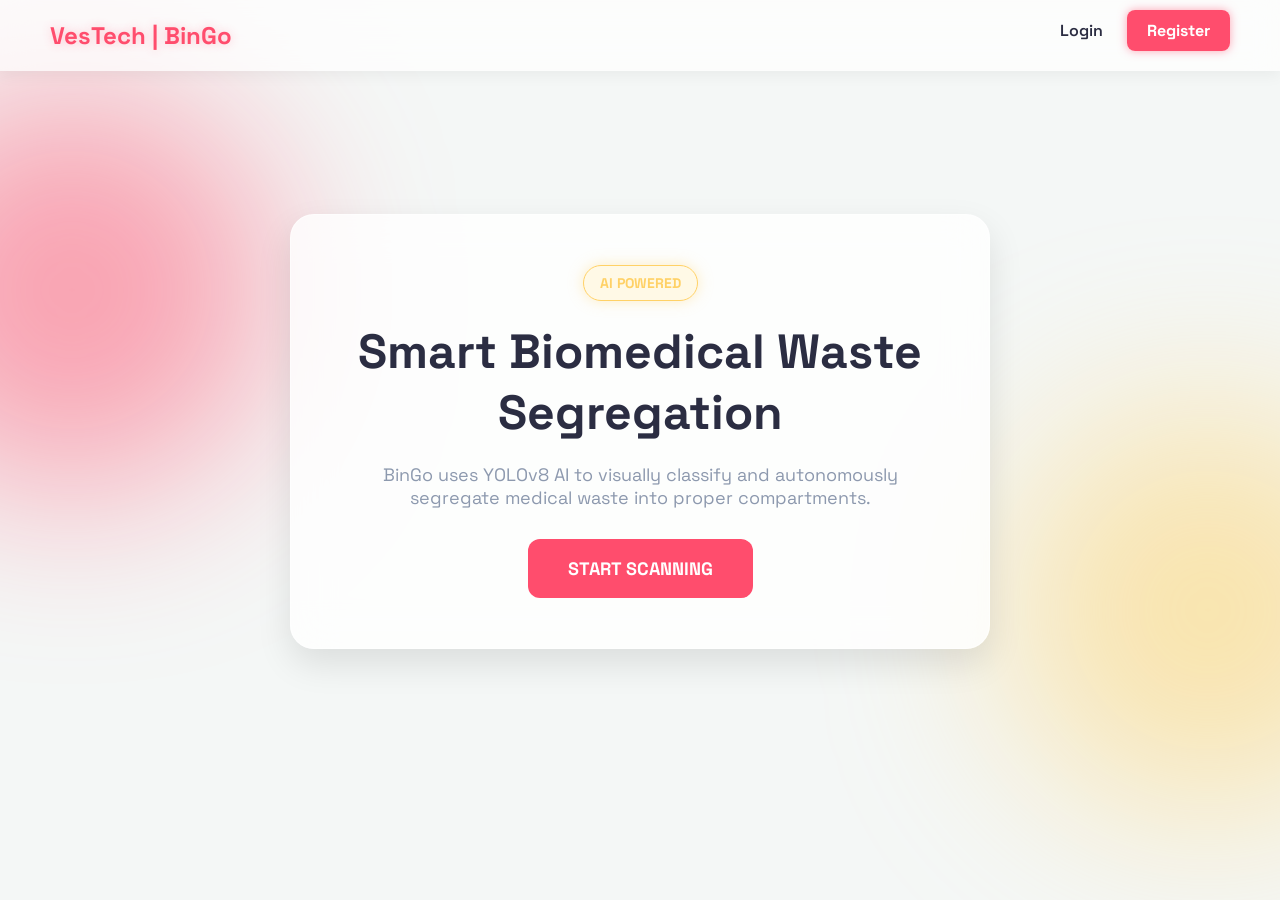
==== VesTech/index.html @ 3e2de987 "Add files via upload" ====
<!DOCTYPE html>
<html lang="en">
<head>
    <meta charset="UTF-8">
    <meta name="viewport" content="width=device-width, initial-scale=1.0">
    <title>BinGo | Autonomous Waste Management</title>
    <link rel="stylesheet" href="index.css">
</head>
<body>
    <nav class="navbar">
        <div class="logo">VesTech | BinGo</div>
        <div class="nav-links">
            <a href="login.html" class="nav-link">Login</a>
            <a href="register.html" class="btn-primary-small">Register</a>
        </div>
    </nav>
    <main class="hero-section">
        <div class="glass-card">
            <div class="neon-badge">AI POWERED</div>
            <h1>Smart Biomedical Waste Segregation</h1>
            <p>BinGo uses YOLOv8 AI to visually classify and autonomously segregate medical waste into proper compartments.</p>
            <div class="action-buttons">
                <button id="getStartedBtn" class="btn-primary">START SCANNING</button>
            </div>
        </div>
    </main>
    <script src="index.js"></script>
</body>
</html>
---- VesTech/index.css ----
@import url('https://fonts.googleapis.com/css2?family=Space+Grotesk:wght@400;600;700&display=swap');
* { box-sizing: border-box; font-family: 'Space Grotesk', sans-serif; margin: 0; padding: 0; }

body { background-color: #f4f7f6; min-height: 100vh; overflow-x: hidden; }

/* Floating Blobs */
body::before, body::after {
    content: ''; position: absolute; width: 400px; height: 400px; border-radius: 50%;
    filter: blur(90px); z-index: -1; animation: floatBlob 7s infinite alternate ease-in-out;
}
body::before { background: rgba(255, 77, 109, 0.5); top: 10%; left: -10%; }
body::after { background: rgba(255, 209, 102, 0.5); bottom: 10%; right: -10%; animation-delay: -3s; }
@keyframes floatBlob { 0% { transform: translateY(0) scale(1); } 100% { transform: translateY(50px) scale(1.2); } }

/* Navbar */
.navbar { display: flex; justify-content: space-between; padding: 20px 50px; background: rgba(255,255,255,0.7); backdrop-filter: blur(15px); box-shadow: 0 4px 15px rgba(0,0,0,0.05); }
.logo { font-size: 24px; font-weight: 700; color: #FF4D6D; text-shadow: 0 0 10px rgba(255,77,109,0.3); }
.nav-link { text-decoration: none; color: #2B2D42; font-weight: 600; margin-right: 20px; }
.btn-primary-small { background: #FF4D6D; color: white; padding: 10px 20px; border-radius: 8px; text-decoration: none; font-weight: bold; box-shadow: 0 0 10px rgba(255,77,109,0.5); }

/* Hero Section */
.hero-section { display: flex; justify-content: center; align-items: center; height: 80vh; text-align: center; padding: 20px; }
.glass-card { background: rgba(255, 255, 255, 0.8); backdrop-filter: blur(20px); border: 1px solid rgba(255,255,255,0.5); padding: 50px; border-radius: 24px; max-width: 700px; box-shadow: 0 15px 35px rgba(0,0,0,0.1); }
.neon-badge { display: inline-block; background: #FFF9E6; color: #FFD166; padding: 8px 16px; border-radius: 20px; font-weight: bold; font-size: 14px; margin-bottom: 20px; border: 1px solid #FFD166; box-shadow: 0 0 15px rgba(255,209,102,0.4); }
.glass-card h1 { font-size: 48px; color: #2B2D42; margin-bottom: 20px; }
.glass-card p { font-size: 18px; color: #8D99AE; margin-bottom: 30px; }

/* Neon Pulse Button */
.btn-primary { padding: 18px 40px; background: #FF4D6D; color: white; border: none; border-radius: 12px; font-size: 18px; font-weight: bold; cursor: pointer; animation: neonPulse 1.5s infinite alternate; transition: transform 0.2s; }
.btn-primary:active { transform: scale(0.95); }
@keyframes neonPulse { 0% { box-shadow: 0 0 10px rgba(255, 77, 109, 0.5); } 100% { box-shadow: 0 0 25px rgba(255, 77, 109, 1), 0 0 50px rgba(255, 77, 109, 0.6); } }
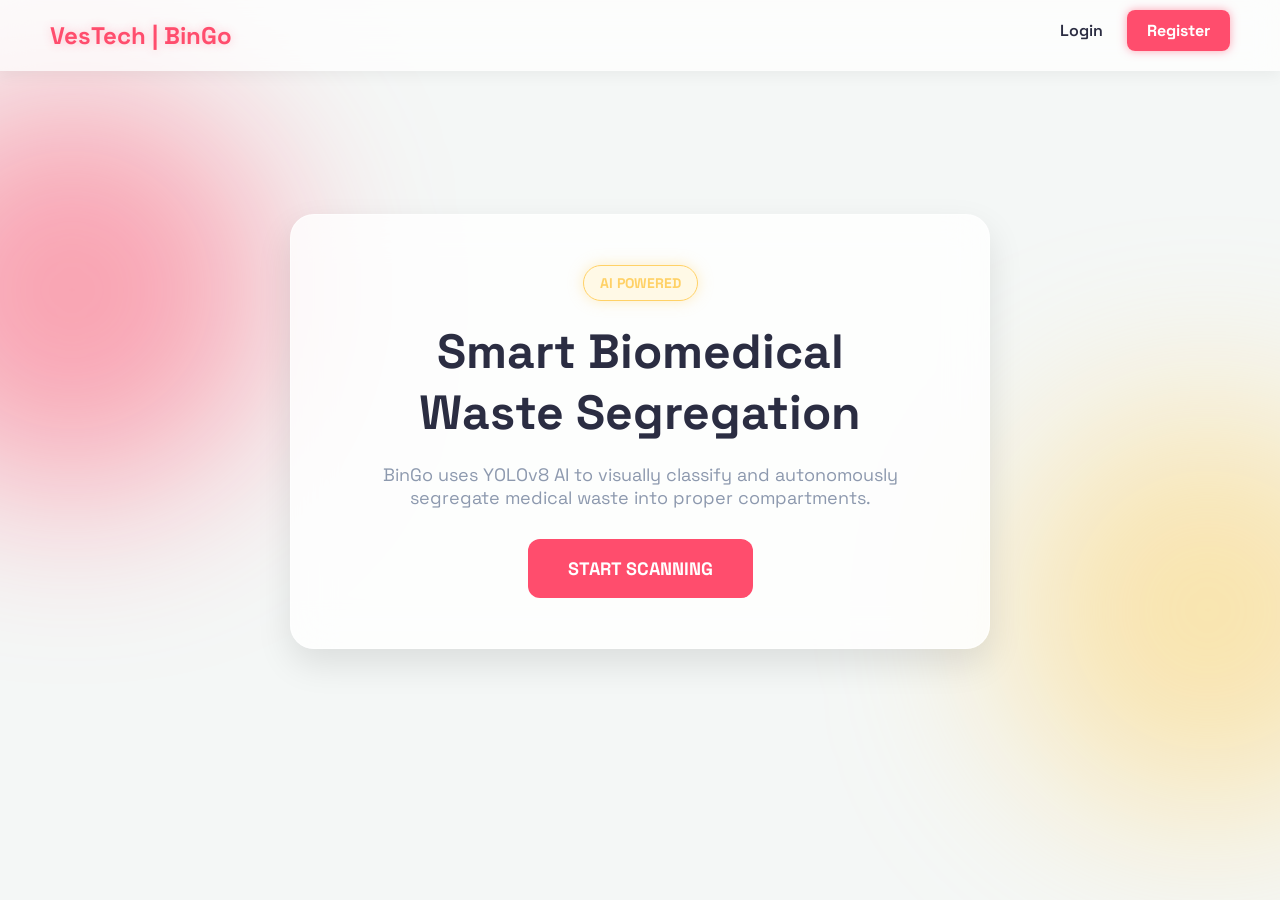
==== commit 95836a49: "Update index.html" ====
--- a/VesTech/index.html
+++ b/VesTech/index.html
@@ -14,16 +14,19 @@
             <a href="register.html" class="btn-primary-small">Register</a>
         </div>
     </nav>
+    
     <main class="hero-section">
         <div class="glass-card">
             <div class="neon-badge">AI POWERED</div>
-            <h1>Smart Biomedical Waste Segregation</h1>
+            <h1>Smart Biomedical<br>Waste Segregation</h1>
             <p>BinGo uses YOLOv8 AI to visually classify and autonomously segregate medical waste into proper compartments.</p>
+            
             <div class="action-buttons">
                 <button id="getStartedBtn" class="btn-primary">START SCANNING</button>
             </div>
         </div>
     </main>
+
     <script src="index.js"></script>
 </body>
-</html>+</html>
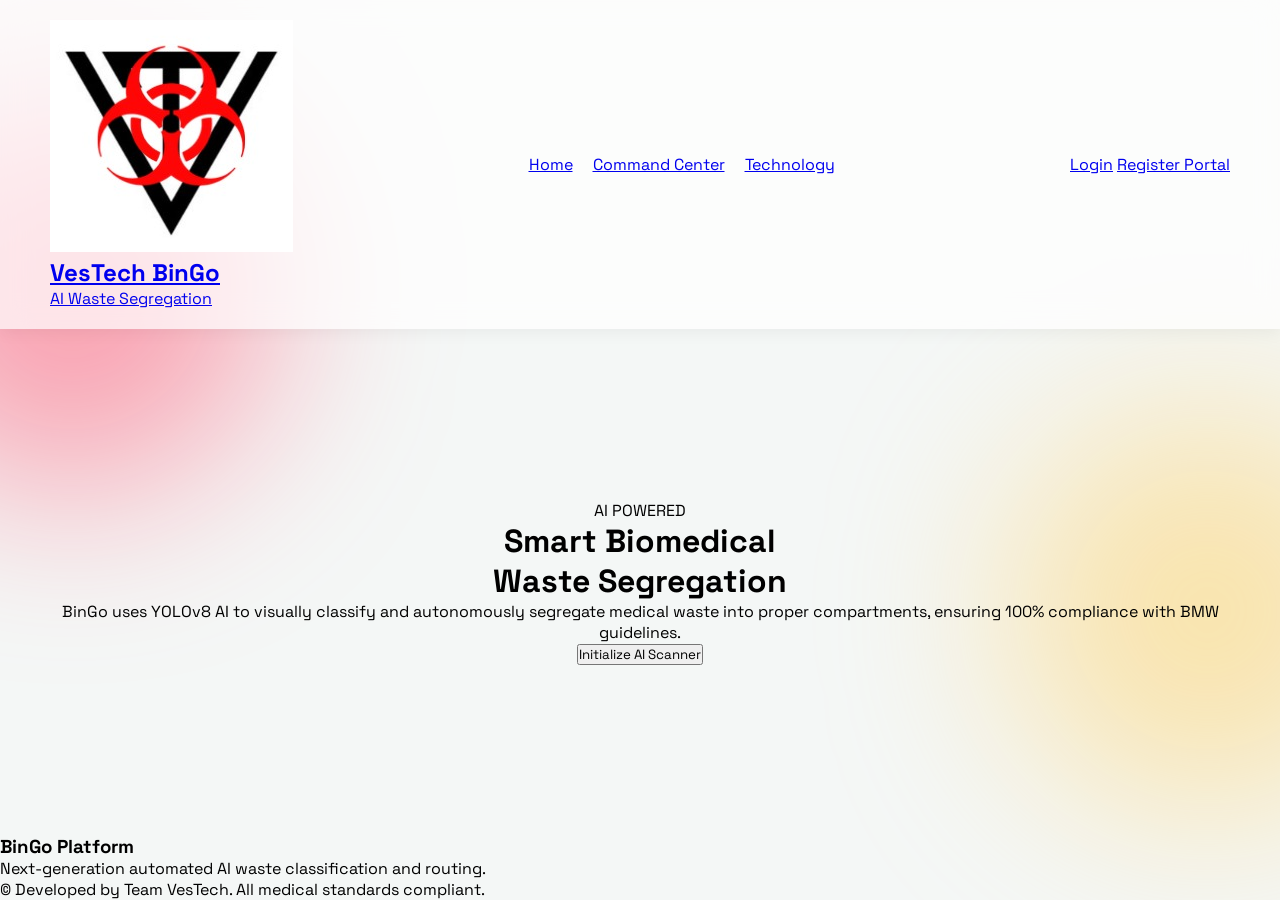
==== commit f06da8bb: "Update index.html" ====
--- a/VesTech/index.html
+++ b/VesTech/index.html
@@ -7,26 +7,48 @@
     <link rel="stylesheet" href="index.css">
 </head>
 <body>
+    
+    <!-- TOP NAVBAR -->
     <nav class="navbar">
-        <div class="logo">VesTech | BinGo</div>
+        <a href="index.html" class="brand-section">
+            <img src="Vestech_logo.jpeg" alt="VesTech Logo" class="brand-logo">
+            <div class="brand-text">
+                <h2>VesTech <span>BinGo</span></h2>
+                <p>AI Waste Segregation</p>
+            </div>
+        </a>
         <div class="nav-links">
-            <a href="login.html" class="nav-link">Login</a>
-            <a href="register.html" class="btn-primary-small">Register</a>
+            <a href="index.html" class="active">Home</a>
+            <a href="dashboard.html">Command Center</a>
+            <a href="#">Technology</a>
+        </div>
+        <div class="auth-group">
+            <a href="login.html" class="text-link">Login</a>
+            <a href="register.html" class="btn-teal">Register Portal</a>
         </div>
     </nav>
-    
+
+    <!-- CLINICAL HERO SECTION -->
     <main class="hero-section">
-        <div class="glass-card">
-            <div class="neon-badge">AI POWERED</div>
+        <div class="clinical-card">
+            <div class="teal-badge">AI POWERED</div>
             <h1>Smart Biomedical<br>Waste Segregation</h1>
-            <p>BinGo uses YOLOv8 AI to visually classify and autonomously segregate medical waste into proper compartments.</p>
+            <p>BinGo uses YOLOv8 AI to visually classify and autonomously segregate medical waste into proper compartments, ensuring 100% compliance with BMW guidelines.</p>
             
             <div class="action-buttons">
-                <button id="getStartedBtn" class="btn-primary">START SCANNING</button>
+                <!-- Connects to index.js to redirect to camera.html -->
+                <button id="getStartedBtn" class="btn-teal-large">Initialize AI Scanner</button>
             </div>
         </div>
     </main>
 
+    <!-- FOOTER -->
+    <footer>
+        <h3>BinGo <span>Platform</span></h3>
+        <p>Next-generation automated AI waste classification and routing.</p>
+        <p class="copyright">© Developed by Team VesTech. All medical standards compliant.</p>
+    </footer>
+
     <script src="index.js"></script>
 </body>
 </html>
--- a/VesTech/index.css
+++ b/VesTech/index.css
@@ -1,8 +1,7 @@
 @import url('https://fonts.googleapis.com/css2?family=Space+Grotesk:wght@400;600;700&display=swap');
 * { box-sizing: border-box; font-family: 'Space Grotesk', sans-serif; margin: 0; padding: 0; }
 
-body { background-color: #f4f7f6; min-height: 100vh; overflow-x: hidden; }
-
+body { background-color: #f4f7f6; min-height: 100vh; overflow-x: hidden; display: flex; flex-direction: column; }
 /* Floating Blobs */
 body::before, body::after {
     content: ''; position: absolute; width: 400px; height: 400px; border-radius: 50%;
@@ -13,19 +12,47 @@
 @keyframes floatBlob { 0% { transform: translateY(0) scale(1); } 100% { transform: translateY(50px) scale(1.2); } }
 
 /* Navbar */
-.navbar { display: flex; justify-content: space-between; padding: 20px 50px; background: rgba(255,255,255,0.7); backdrop-filter: blur(15px); box-shadow: 0 4px 15px rgba(0,0,0,0.05); }
+.navbar { display: flex; justify-content: space-between; align-items: center; padding: 20px 50px; background: rgba(255,255,255,0.7); backdrop-filter: blur(15px); box-shadow: 0 4px 15px rgba(0,0,0,0.05); }
 .logo { font-size: 24px; font-weight: 700; color: #FF4D6D; text-shadow: 0 0 10px rgba(255,77,109,0.3); }
-.nav-link { text-decoration: none; color: #2B2D42; font-weight: 600; margin-right: 20px; }
-.btn-primary-small { background: #FF4D6D; color: white; padding: 10px 20px; border-radius: 8px; text-decoration: none; font-weight: bold; box-shadow: 0 0 10px rgba(255,77,109,0.5); }
+.nav-links { display: flex; align-items: center; gap: 20px; }
+.nav-link { text-decoration: none; color: #2B2D42; font-weight: 600; transition: 0.3s; }
+.nav-link:hover { color: #FF4D6D; }
+.btn-primary-small { background: #FF4D6D; color: white; padding: 10px 20px; border-radius: 8px; text-decoration: none; font-weight: bold; box-shadow: 0 0 10px rgba(255,77,109,0.5); transition: 0.3s; }
+.btn-primary-small:hover { transform: translateY(-2px); box-shadow: 0 4px 15px rgba(255,77,109,0.7); }
 
 /* Hero Section */
-.hero-section { display: flex; justify-content: center; align-items: center; height: 80vh; text-align: center; padding: 20px; }
+.hero-section { display: flex; justify-content: center; align-items: center; flex: 1; text-align: center; padding: 20px; }
 .glass-card { background: rgba(255, 255, 255, 0.8); backdrop-filter: blur(20px); border: 1px solid rgba(255,255,255,0.5); padding: 50px; border-radius: 24px; max-width: 700px; box-shadow: 0 15px 35px rgba(0,0,0,0.1); }
 .neon-badge { display: inline-block; background: #FFF9E6; color: #FFD166; padding: 8px 16px; border-radius: 20px; font-weight: bold; font-size: 14px; margin-bottom: 20px; border: 1px solid #FFD166; box-shadow: 0 0 15px rgba(255,209,102,0.4); }
-.glass-card h1 { font-size: 48px; color: #2B2D42; margin-bottom: 20px; }
-.glass-card p { font-size: 18px; color: #8D99AE; margin-bottom: 30px; }
+.glass-card h1 { font-size: 48px; color: #2B2D42; margin-bottom: 20px; line-height: 1.2; }
+.glass-card p { font-size: 18px; color: #8D99AE; margin-bottom: 30px; line-height: 1.6; }
 
+/* Start Scanning Button*/
+.btn-primary { background: #FF4D6D; color: white; border: none; padding: 15px 40px; font-size: 18px; font-weight: bold; border-radius: 12px; cursor: pointer; box-shadow: 0 0 15px rgba(255, 77, 109, 0.5); transition: 0.3s; width: 100%; max-width: 300px; }
+.btn-primary:hover { transform: translateY(-3px); box-shadow: 0 8px 25px rgba(255, 77, 109, 0.6); }
+
+@media (max-width: 600px) {
+    .navbar {
+        flex-direction: column;
+        gap: 15px;
+        padding: 20px 10px;
+    }
+
+    .nav-links {
+        width: 100%;
+        justify-content: center;
+        gap: 20px;
+    }
+
+    .glass-card {
+        padding: 30px 20px;
+    }
+
+    .glass-card h1 {
+        font-size: 32px;
+    }
+}
 /* Neon Pulse Button */
 .btn-primary { padding: 18px 40px; background: #FF4D6D; color: white; border: none; border-radius: 12px; font-size: 18px; font-weight: bold; cursor: pointer; animation: neonPulse 1.5s infinite alternate; transition: transform 0.2s; }
 .btn-primary:active { transform: scale(0.95); }
-@keyframes neonPulse { 0% { box-shadow: 0 0 10px rgba(255, 77, 109, 0.5); } 100% { box-shadow: 0 0 25px rgba(255, 77, 109, 1), 0 0 50px rgba(255, 77, 109, 0.6); } }+@keyframes neonPulse { 0% { box-shadow: 0 0 10px rgba(255, 77, 109, 0.5); } 100% { box-shadow: 0 0 25px rgba(255, 77, 109, 1), 0 0 50px rgba(255, 77, 109, 0.6); } }
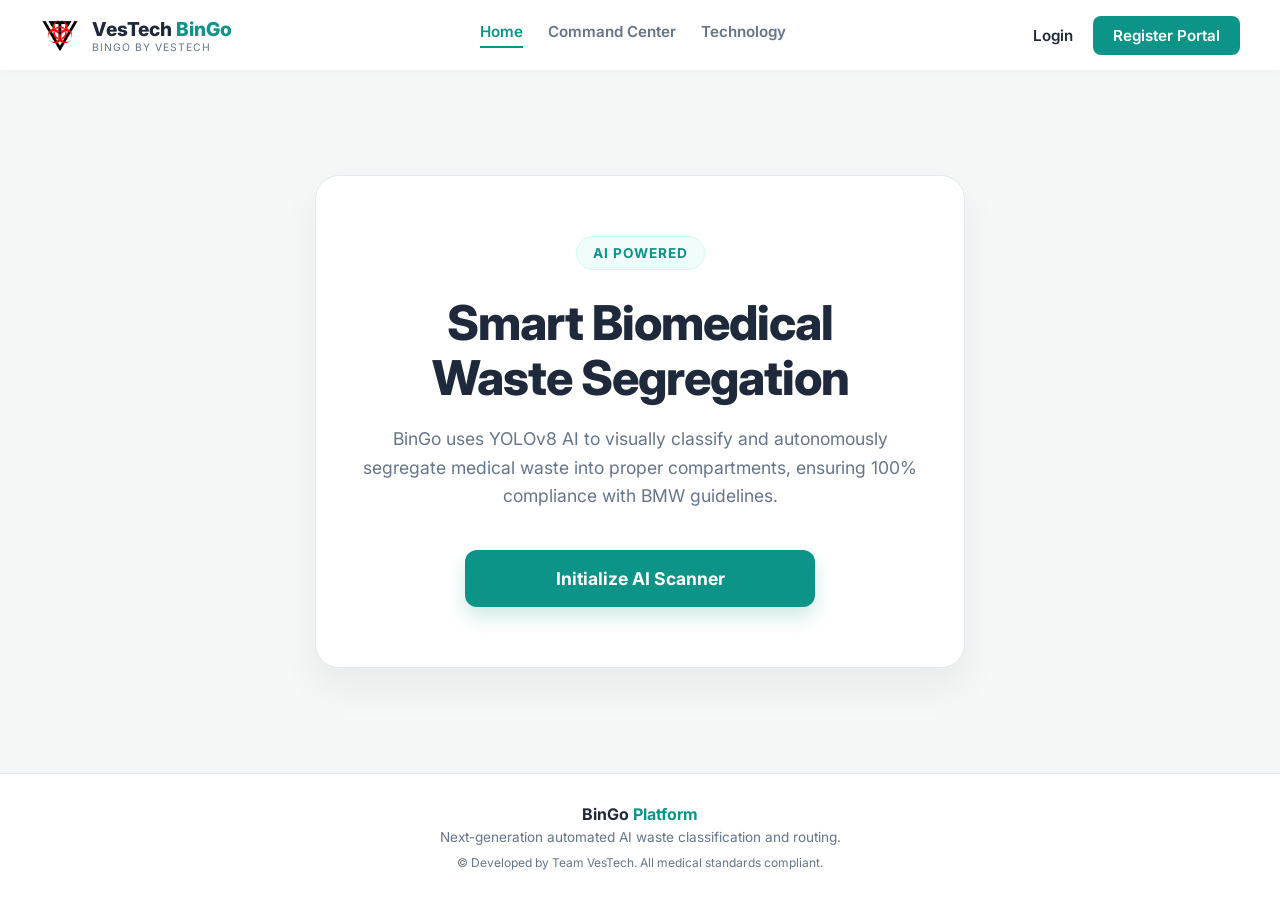
==== commit db37e46f: "Update index.html" ====
--- a/VesTech/index.html
+++ b/VesTech/index.html
@@ -14,7 +14,7 @@
             <img src="Vestech_logo.jpeg" alt="VesTech Logo" class="brand-logo">
             <div class="brand-text">
                 <h2>VesTech <span>BinGo</span></h2>
-                <p>AI Waste Segregation</p>
+                <p>BinGo by VesTech</p>
             </div>
         </a>
         <div class="nav-links">
--- a/VesTech/index.css
+++ b/VesTech/index.css
@@ -1,58 +1,64 @@
-@import url('https://fonts.googleapis.com/css2?family=Space+Grotesk:wght@400;600;700&display=swap');
-* { box-sizing: border-box; font-family: 'Space Grotesk', sans-serif; margin: 0; padding: 0; }
+@import url('https://fonts.googleapis.com/css2?family=Inter:wght@400;500;600;700;800&display=swap');
 
-body { background-color: #f4f7f6; min-height: 100vh; overflow-x: hidden; display: flex; flex-direction: column; }
-/* Floating Blobs */
-body::before, body::after {
-    content: ''; position: absolute; width: 400px; height: 400px; border-radius: 50%;
-    filter: blur(90px); z-index: -1; animation: floatBlob 7s infinite alternate ease-in-out;
+* { box-sizing: border-box; font-family: 'Inter', sans-serif; margin: 0; padding: 0; }
+
+body { 
+    background-color: #f4f7f6; 
+    min-height: 100vh; 
+    display: flex; 
+    flex-direction: column; 
+    color: #1e293b;
+    background-image: radial-gradient(#0d9488 0.5px, transparent 0.5px), radial-gradient(#0d9488 0.5px, #f4f7f6 0.5px);
+    background-size: 40px 40px;
+    background-position: 0 0, 20px 20px;
+    background-attachment: fixed;
+    background-color: rgba(244, 247, 246, 0.95); /* Softens the dot grid */
 }
-body::before { background: rgba(255, 77, 109, 0.5); top: 10%; left: -10%; }
-body::after { background: rgba(255, 209, 102, 0.5); bottom: 10%; right: -10%; animation-delay: -3s; }
-@keyframes floatBlob { 0% { transform: translateY(0) scale(1); } 100% { transform: translateY(50px) scale(1.2); } }
 
-/* Navbar */
-.navbar { display: flex; justify-content: space-between; align-items: center; padding: 20px 50px; background: rgba(255,255,255,0.7); backdrop-filter: blur(15px); box-shadow: 0 4px 15px rgba(0,0,0,0.05); }
-.logo { font-size: 24px; font-weight: 700; color: #FF4D6D; text-shadow: 0 0 10px rgba(255,77,109,0.3); }
-.nav-links { display: flex; align-items: center; gap: 20px; }
-.nav-link { text-decoration: none; color: #2B2D42; font-weight: 600; transition: 0.3s; }
-.nav-link:hover { color: #FF4D6D; }
-.btn-primary-small { background: #FF4D6D; color: white; padding: 10px 20px; border-radius: 8px; text-decoration: none; font-weight: bold; box-shadow: 0 0 10px rgba(255,77,109,0.5); transition: 0.3s; }
-.btn-primary-small:hover { transform: translateY(-2px); box-shadow: 0 4px 15px rgba(255,77,109,0.7); }
+/* =========================================
+   NAVBAR
+   ========================================= */
+.navbar { display: flex; justify-content: space-between; align-items: center; padding: 15px 40px; background: #ffffff; box-shadow: 0 2px 10px rgba(0,0,0,0.03); z-index: 100;}
+.brand-section { display: flex; align-items: center; gap: 12px; text-decoration: none; }
+.brand-logo { width: 40px; height: 40px; object-fit: contain; }
+.brand-text h2 { font-size: 1.2rem; font-weight: 800; color: #1e293b; margin: 0; }
+.brand-text h2 span { color: #0d9488; }
+.brand-text p { font-size: 0.65rem; color: #64748b; text-transform: uppercase; letter-spacing: 1px; margin: 0; }
+.nav-links { display: flex; gap: 25px; }
+.nav-links a { text-decoration: none; color: #64748b; font-weight: 600; font-size: 0.95rem; padding-bottom: 5px; transition: 0.2s;}
+.nav-links a:hover { color: #0d9488; }
+.nav-links a.active { color: #0d9488; border-bottom: 2px solid #0d9488; }
+.auth-group { display: flex; align-items: center; gap: 20px; }
+.text-link { text-decoration: none; color: #1e293b; font-weight: 600; font-size: 0.95rem; }
+.btn-teal { background: #0d9488; color: white; padding: 10px 20px; border-radius: 8px; text-decoration: none; font-weight: 600; font-size: 0.95rem; border: none; cursor: pointer; transition: 0.2s;}
+.btn-teal:hover { background: #0f766e; }
 
-/* Hero Section */
-.hero-section { display: flex; justify-content: center; align-items: center; flex: 1; text-align: center; padding: 20px; }
-.glass-card { background: rgba(255, 255, 255, 0.8); backdrop-filter: blur(20px); border: 1px solid rgba(255,255,255,0.5); padding: 50px; border-radius: 24px; max-width: 700px; box-shadow: 0 15px 35px rgba(0,0,0,0.1); }
-.neon-badge { display: inline-block; background: #FFF9E6; color: #FFD166; padding: 8px 16px; border-radius: 20px; font-weight: bold; font-size: 14px; margin-bottom: 20px; border: 1px solid #FFD166; box-shadow: 0 0 15px rgba(255,209,102,0.4); }
-.glass-card h1 { font-size: 48px; color: #2B2D42; margin-bottom: 20px; line-height: 1.2; }
-.glass-card p { font-size: 18px; color: #8D99AE; margin-bottom: 30px; line-height: 1.6; }
+/* =========================================
+   HERO SECTION
+   ========================================= */
+.hero-section { flex: 1; display: flex; justify-content: center; align-items: center; padding: 20px; text-align: center; }
+.clinical-card { background: #ffffff; padding: 60px 40px; border-radius: 24px; max-width: 650px; box-shadow: 0 20px 40px rgba(0, 0, 0, 0.05); border: 1px solid #e2e8f0; }
 
-/* Start Scanning Button*/
-.btn-primary { background: #FF4D6D; color: white; border: none; padding: 15px 40px; font-size: 18px; font-weight: bold; border-radius: 12px; cursor: pointer; box-shadow: 0 0 15px rgba(255, 77, 109, 0.5); transition: 0.3s; width: 100%; max-width: 300px; }
-.btn-primary:hover { transform: translateY(-3px); box-shadow: 0 8px 25px rgba(255, 77, 109, 0.6); }
+.teal-badge { display: inline-block; background: #f0fdfa; color: #0d9488; padding: 8px 16px; border-radius: 30px; font-weight: 700; font-size: 0.85rem; margin-bottom: 25px; border: 1px solid #ccfbf1; letter-spacing: 1px; }
 
-@media (max-width: 600px) {
-    .navbar {
-        flex-direction: column;
-        gap: 15px;
-        padding: 20px 10px;
-    }
+.clinical-card h1 { font-size: 3rem; color: #1e293b; margin-bottom: 20px; line-height: 1.15; font-weight: 800; letter-spacing: -1px; }
+.clinical-card p { font-size: 1.1rem; color: #64748b; line-height: 1.6; margin-bottom: 40px; }
 
-    .nav-links {
-        width: 100%;
-        justify-content: center;
-        gap: 20px;
-    }
+.btn-teal-large { background: #0d9488; color: white; border: none; padding: 18px 45px; font-size: 1.1rem; font-weight: 700; border-radius: 12px; cursor: pointer; box-shadow: 0 10px 20px rgba(13, 148, 136, 0.2); transition: transform 0.2s, box-shadow 0.2s; width: 100%; max-width: 350px; }
+.btn-teal-large:hover { transform: translateY(-3px); box-shadow: 0 15px 30px rgba(13, 148, 136, 0.3); background: #0f766e; }
 
-    .glass-card {
-        padding: 30px 20px;
-    }
+/* =========================================
+   FOOTER & MOBILE
+   ========================================= */
+footer { text-align: center; padding: 30px 20px; background: #ffffff; border-top: 1px solid #e2e8f0; }
+footer h3 { font-size: 1rem; color: #1e293b; margin-bottom: 5px; }
+footer h3 span { color: #0d9488; }
+footer p { font-size: 0.85rem; color: #64748b; }
+.copyright { font-size: 0.75rem; margin-top: 10px; }
 
-    .glass-card h1 {
-        font-size: 32px;
-    }
+@media (max-width: 768px) {
+    .navbar { flex-wrap: wrap; padding: 15px 20px; }
+    .nav-links { order: 3; width: 100%; justify-content: center; margin-top: 15px; }
+    .clinical-card { padding: 40px 20px; }
+    .clinical-card h1 { font-size: 2.2rem; }
 }
-/* Neon Pulse Button */
-.btn-primary { padding: 18px 40px; background: #FF4D6D; color: white; border: none; border-radius: 12px; font-size: 18px; font-weight: bold; cursor: pointer; animation: neonPulse 1.5s infinite alternate; transition: transform 0.2s; }
-.btn-primary:active { transform: scale(0.95); }
-@keyframes neonPulse { 0% { box-shadow: 0 0 10px rgba(255, 77, 109, 0.5); } 100% { box-shadow: 0 0 25px rgba(255, 77, 109, 1), 0 0 50px rgba(255, 77, 109, 0.6); } }
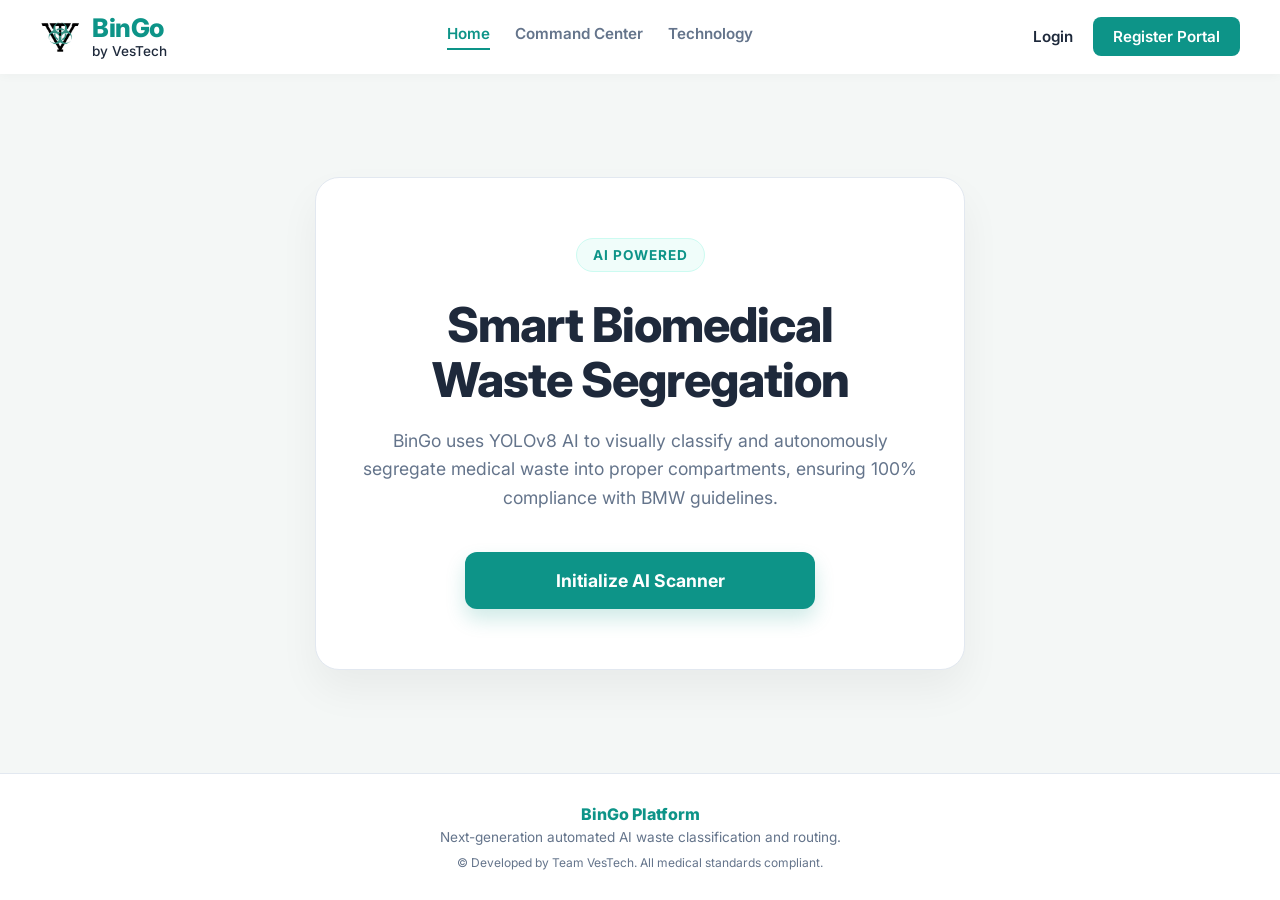
==== commit 006271d6: "Update index.html" ====
--- a/VesTech/index.html
+++ b/VesTech/index.html
@@ -13,8 +13,8 @@
         <a href="index.html" class="brand-section">
             <img src="Vestech_logo.jpeg" alt="VesTech Logo" class="brand-logo">
             <div class="brand-text">
-                <h2>VesTech <span>BinGo</span></h2>
-                <p>BinGo by VesTech</p>
+                <h2>BinGo</h2>
+                <p>    by VesTech</p>
             </div>
         </a>
         <div class="nav-links">
--- a/VesTech/index.css
+++ b/VesTech/index.css
@@ -1,5 +1,4 @@
 @import url('https://fonts.googleapis.com/css2?family=Inter:wght@400;500;600;700;800&display=swap');
-
 * { box-sizing: border-box; font-family: 'Inter', sans-serif; margin: 0; padding: 0; }
 
 body { 
@@ -12,18 +11,15 @@
     background-size: 40px 40px;
     background-position: 0 0, 20px 20px;
     background-attachment: fixed;
-    background-color: rgba(244, 247, 246, 0.95); /* Softens the dot grid */
+    background-color: rgba(244, 247, 246, 0.95);
 }
 
-/* =========================================
-   NAVBAR
-   ========================================= */
 .navbar { display: flex; justify-content: space-between; align-items: center; padding: 15px 40px; background: #ffffff; box-shadow: 0 2px 10px rgba(0,0,0,0.03); z-index: 100;}
 .brand-section { display: flex; align-items: center; gap: 12px; text-decoration: none; }
 .brand-logo { width: 40px; height: 40px; object-fit: contain; }
-.brand-text h2 { font-size: 1.2rem; font-weight: 800; color: #1e293b; margin: 0; }
-.brand-text h2 span { color: #0d9488; }
-.brand-text p { font-size: 0.65rem; color: #64748b; text-transform: uppercase; letter-spacing: 1px; margin: 0; }
+.brand-text { display: flex; flex-direction: column; align-items: flex-start; justify-content: center; }
+.brand-text h2 { font-size: 1.6rem; font-weight: 800; color: #0d9488; margin: 0; line-height: 1; letter-spacing: -0.5px;}
+.brand-text p { font-size: 0.85rem; color: #1e293b; font-weight: 500; margin: 0; margin-top: 2px;}
 .nav-links { display: flex; gap: 25px; }
 .nav-links a { text-decoration: none; color: #64748b; font-weight: 600; font-size: 0.95rem; padding-bottom: 5px; transition: 0.2s;}
 .nav-links a:hover { color: #0d9488; }
@@ -33,26 +29,17 @@
 .btn-teal { background: #0d9488; color: white; padding: 10px 20px; border-radius: 8px; text-decoration: none; font-weight: 600; font-size: 0.95rem; border: none; cursor: pointer; transition: 0.2s;}
 .btn-teal:hover { background: #0f766e; }
 
-/* =========================================
-   HERO SECTION
-   ========================================= */
 .hero-section { flex: 1; display: flex; justify-content: center; align-items: center; padding: 20px; text-align: center; }
 .clinical-card { background: #ffffff; padding: 60px 40px; border-radius: 24px; max-width: 650px; box-shadow: 0 20px 40px rgba(0, 0, 0, 0.05); border: 1px solid #e2e8f0; }
-
 .teal-badge { display: inline-block; background: #f0fdfa; color: #0d9488; padding: 8px 16px; border-radius: 30px; font-weight: 700; font-size: 0.85rem; margin-bottom: 25px; border: 1px solid #ccfbf1; letter-spacing: 1px; }
-
 .clinical-card h1 { font-size: 3rem; color: #1e293b; margin-bottom: 20px; line-height: 1.15; font-weight: 800; letter-spacing: -1px; }
 .clinical-card p { font-size: 1.1rem; color: #64748b; line-height: 1.6; margin-bottom: 40px; }
 
 .btn-teal-large { background: #0d9488; color: white; border: none; padding: 18px 45px; font-size: 1.1rem; font-weight: 700; border-radius: 12px; cursor: pointer; box-shadow: 0 10px 20px rgba(13, 148, 136, 0.2); transition: transform 0.2s, box-shadow 0.2s; width: 100%; max-width: 350px; }
 .btn-teal-large:hover { transform: translateY(-3px); box-shadow: 0 15px 30px rgba(13, 148, 136, 0.3); background: #0f766e; }
 
-/* =========================================
-   FOOTER & MOBILE
-   ========================================= */
 footer { text-align: center; padding: 30px 20px; background: #ffffff; border-top: 1px solid #e2e8f0; }
-footer h3 { font-size: 1rem; color: #1e293b; margin-bottom: 5px; }
-footer h3 span { color: #0d9488; }
+footer h3 { font-size: 1rem; margin-bottom: 5px; color: #0d9488; font-weight: 800;}
 footer p { font-size: 0.85rem; color: #64748b; }
 .copyright { font-size: 0.75rem; margin-top: 10px; }
 
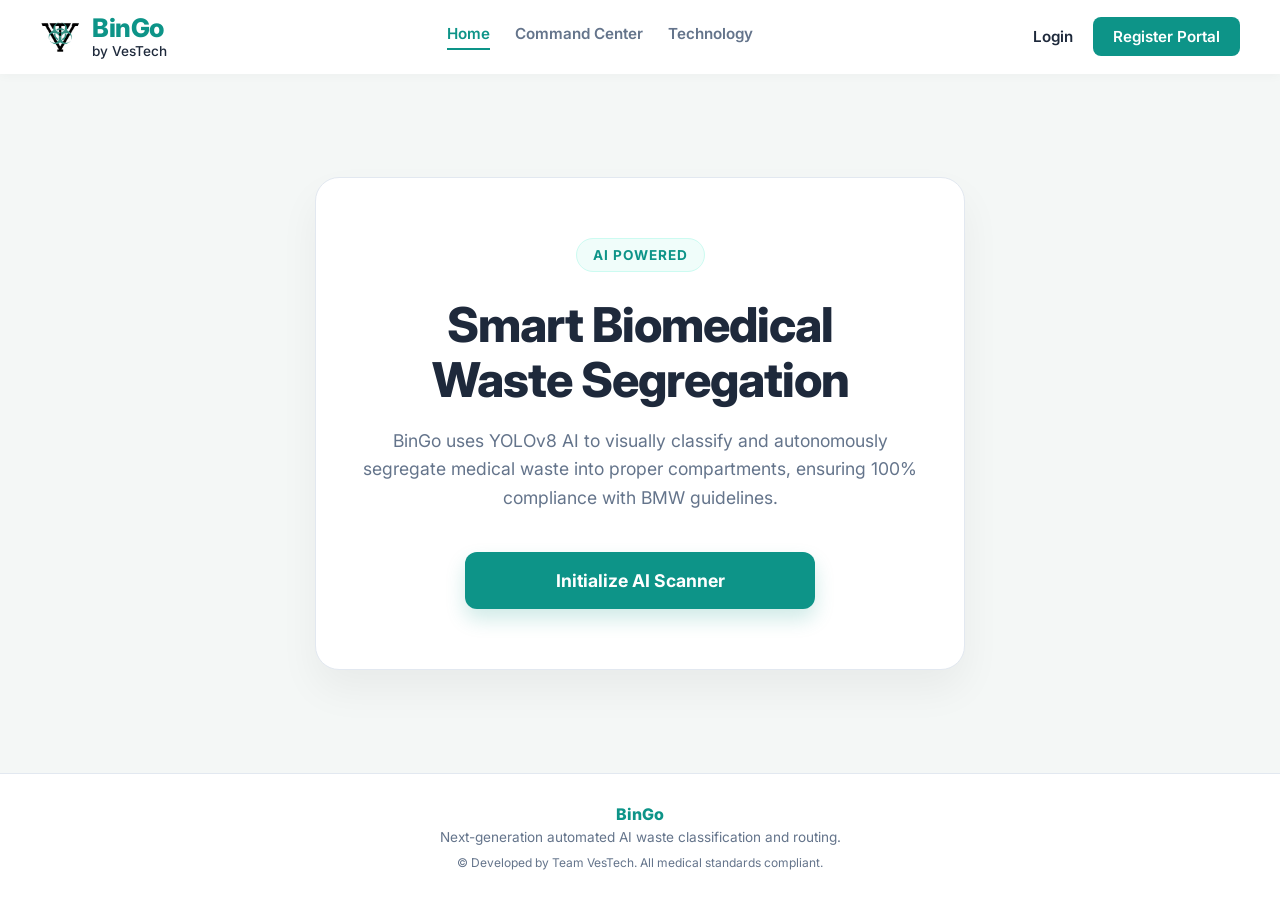
==== commit 536d879a: "Update index.html" ====
--- a/VesTech/index.html
+++ b/VesTech/index.html
@@ -44,7 +44,7 @@
 
     <!-- FOOTER -->
     <footer>
-        <h3>BinGo <span>Platform</span></h3>
+        <h3>BinGo</h3>
         <p>Next-generation automated AI waste classification and routing.</p>
         <p class="copyright">© Developed by Team VesTech. All medical standards compliant.</p>
     </footer>
